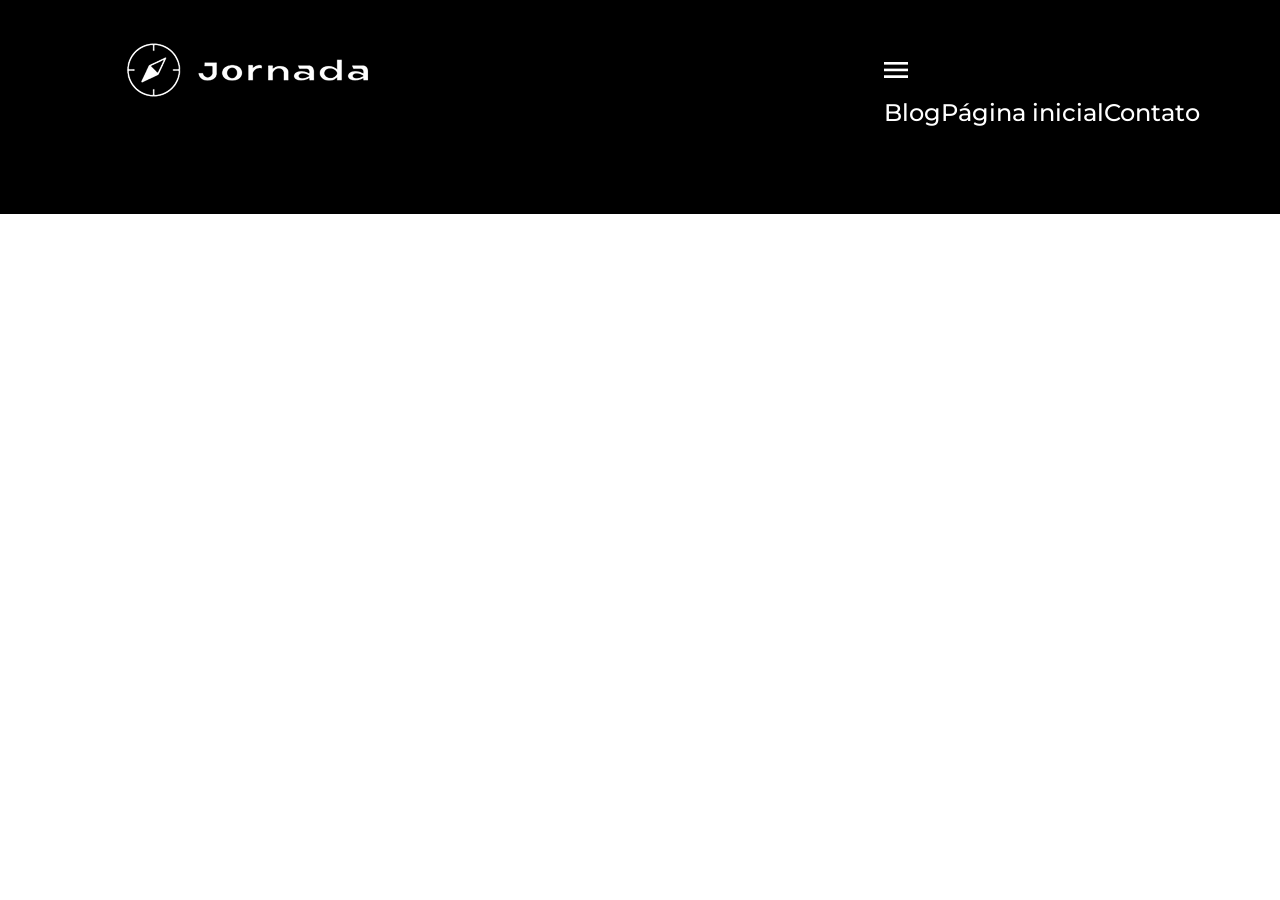
==== pacotes-de-viagens.html @ 9e367f43 "Merge pull request #12 from Lia-batata/feat/seo Feat/seo" ====
<!doctype html>
<html lang="pt-BR">
  <head>
    <meta content="" charset="UTF-8" />
    <meta
      content=""
      name="viewport"
      content="width=device-width, initial-scale=1.0"
    />
    <meta name="og:title" content="Pacotes de Viagens" />
    <meta
      name="og:description"
      content="Jornada Viagens, uma agência apaixonada por criar viagens inesquecíveis"
    />
    <meta
      name="og:image"
      content="https://Lia-batata.github.io/jornada-viagens/img/logo-footer.png"
    />
    <meta name="og:type" content="website" />
    <meta
      name="og:url"
      content="https://Lia-batata.github.io/jornada-viagens"
    />

    <link rel="icon" href="favicon.svg" type="image/svg+xml" />
    <link rel="stylesheet" href="./css/style.css" />
    <title>Pacotes de Viagens</title>
  </head>
  <body>
    <header class="main-header">
      <a class="logo" href="#">
        <img
          class="img-mobile"
          src="img/bussola-jornada-branco.png"
          alt="Bussola do logo Jornada Viagens na cor branco"
        />
        <img
          class="img-desktop"
          src="img/bussola-texto-jornada-branco.png"
          alt="Logo Jornada Viagens na cor branco"
        />
      </a>
      <div class="navigation-menu">
        <label for="menu">
          <img src="img/menu.png" alt="menu" />
        </label>
        <input type="checkbox" id="menu" hidden />
        <img src="img/menu.png" alt="menu" />
        <nav>
          <ul class="list-links">
            <li>
              <a href="blog.html" target="_blank" title="Acessar Blog">Blog</a>
            </li>
            <li>
              <a
                href="pacotes.html"
                target="_blank"
                title="Acessar Página inicial"
                >Página inicial</a
              >
            </li>
            <li>
              <a href="contato.html" target="_blank" title="Acessar Contato"
                >Contato</a
              >
            </li>
          </ul>
        </nav>
      </div>
    </header>
  </body>
</html>
---- css/style.css ----
@import url(global.css);
@import url(header.css);
@import url(hero.css);
@import url(offers.css);
@import url(categories.css);
@import url(destinations.css);
@import url(payments.css);
@import url(testimonials.css);
@import url(footer.css);
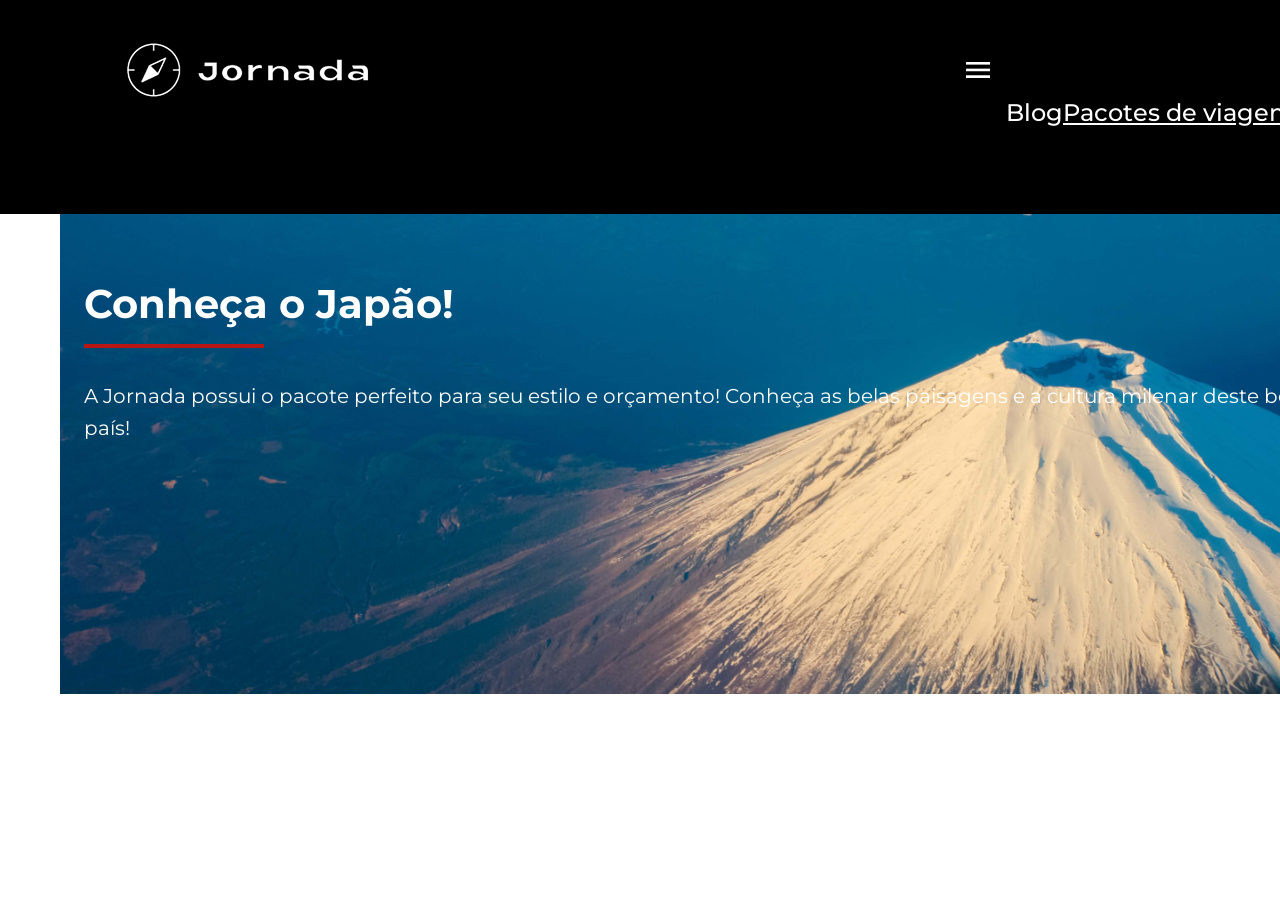
==== commit 1f31d966: "Ajustanto as páginas" ====
--- a/pacotes-de-viagens.html
+++ b/pacotes-de-viagens.html
@@ -28,7 +28,7 @@
   </head>
   <body>
     <header class="main-header">
-      <a class="logo" href="#">
+      <a href="index.html" class="logo" href="#">
         <img
           class="img-mobile"
           src="img/bussola-jornada-branco.png"
@@ -53,10 +53,12 @@
             </li>
             <li>
               <a
-                href="pacotes.html"
+                class="active"
+                href="pacotes-de-viagens.html"
                 target="_blank"
-                title="Acessar Página inicial"
-                >Página inicial</a
+                title="Acessar Pacotes de viagem"
+              >
+                Pacotes de viagem</a
               >
             </li>
             <li>
@@ -68,5 +70,17 @@
         </nav>
       </div>
     </header>
+    <section class="travel-packages hero">
+      <div class="hero-img">
+        <div class="hero-content">
+          <h1>Conheça o Japão!</h1>
+          <hr />
+          <p>
+            A Jornada possui o pacote perfeito para seu estilo e orçamento!
+            Conheça as belas paisagens e a cultura milenar deste belo país!
+          </p>
+        </div>
+      </div>
+    </section>
   </body>
 </html>
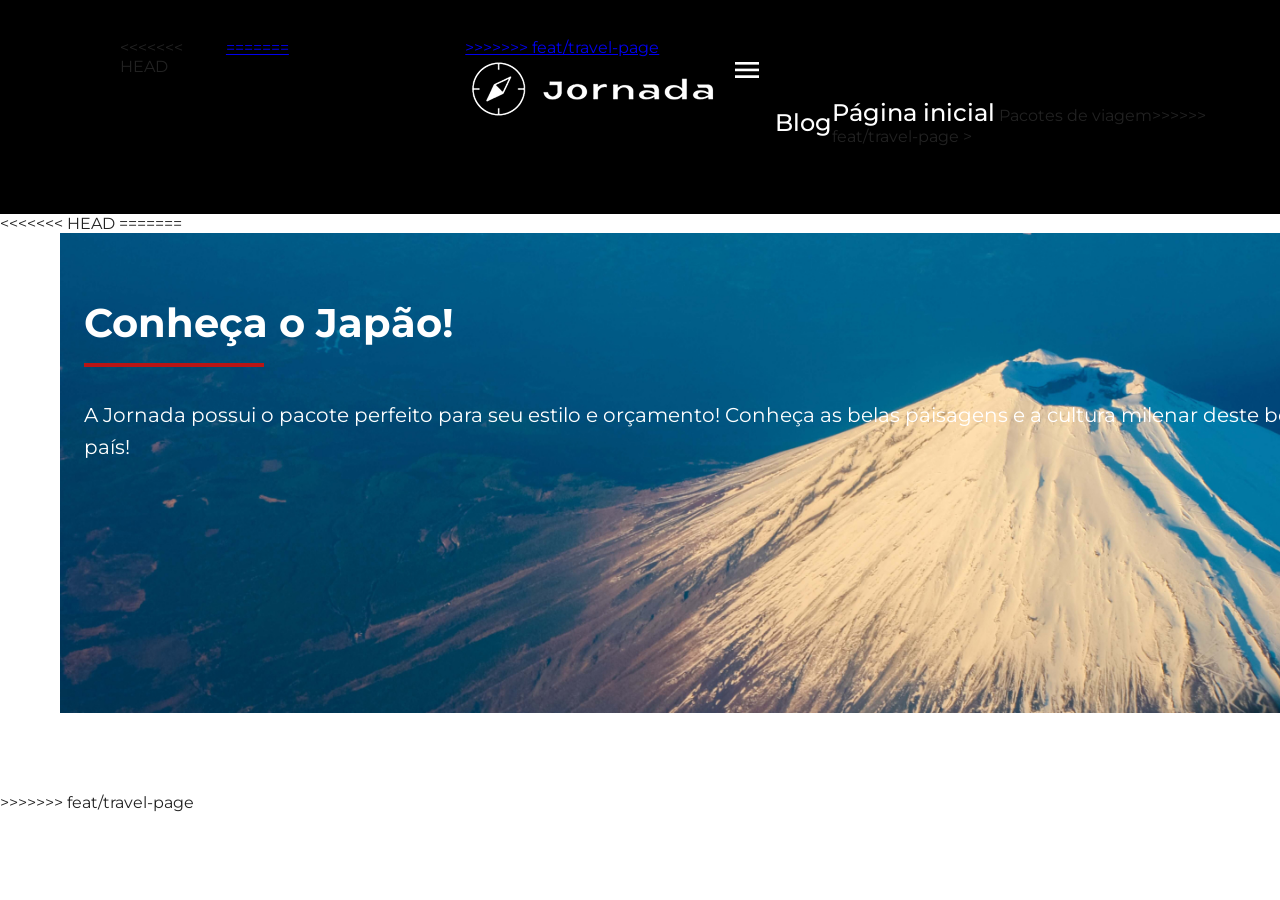
==== commit 817509f8: "Resolve conflito do merge da feature" ====
--- a/pacotes-de-viagens.html
+++ b/pacotes-de-viagens.html
@@ -28,7 +28,11 @@
   </head>
   <body>
     <header class="main-header">
+<<<<<<< HEAD
+      <a class="logo" href="#">
+=======
       <a href="index.html" class="logo" href="#">
+>>>>>>> feat/travel-page
         <img
           class="img-mobile"
           src="img/bussola-jornada-branco.png"
@@ -53,12 +57,19 @@
             </li>
             <li>
               <a
+<<<<<<< HEAD
+                href="pacotes.html"
+                target="_blank"
+                title="Acessar Página inicial"
+                >Página inicial</a
+=======
                 class="active"
                 href="pacotes-de-viagens.html"
                 target="_blank"
                 title="Acessar Pacotes de viagem"
               >
                 Pacotes de viagem</a
+>>>>>>> feat/travel-page
               >
             </li>
             <li>
@@ -70,6 +81,8 @@
         </nav>
       </div>
     </header>
+<<<<<<< HEAD
+=======
     <section class="travel-packages hero">
       <div class="hero-img">
         <div class="hero-content">
@@ -82,5 +95,6 @@
         </div>
       </div>
     </section>
+>>>>>>> feat/travel-page
   </body>
 </html>
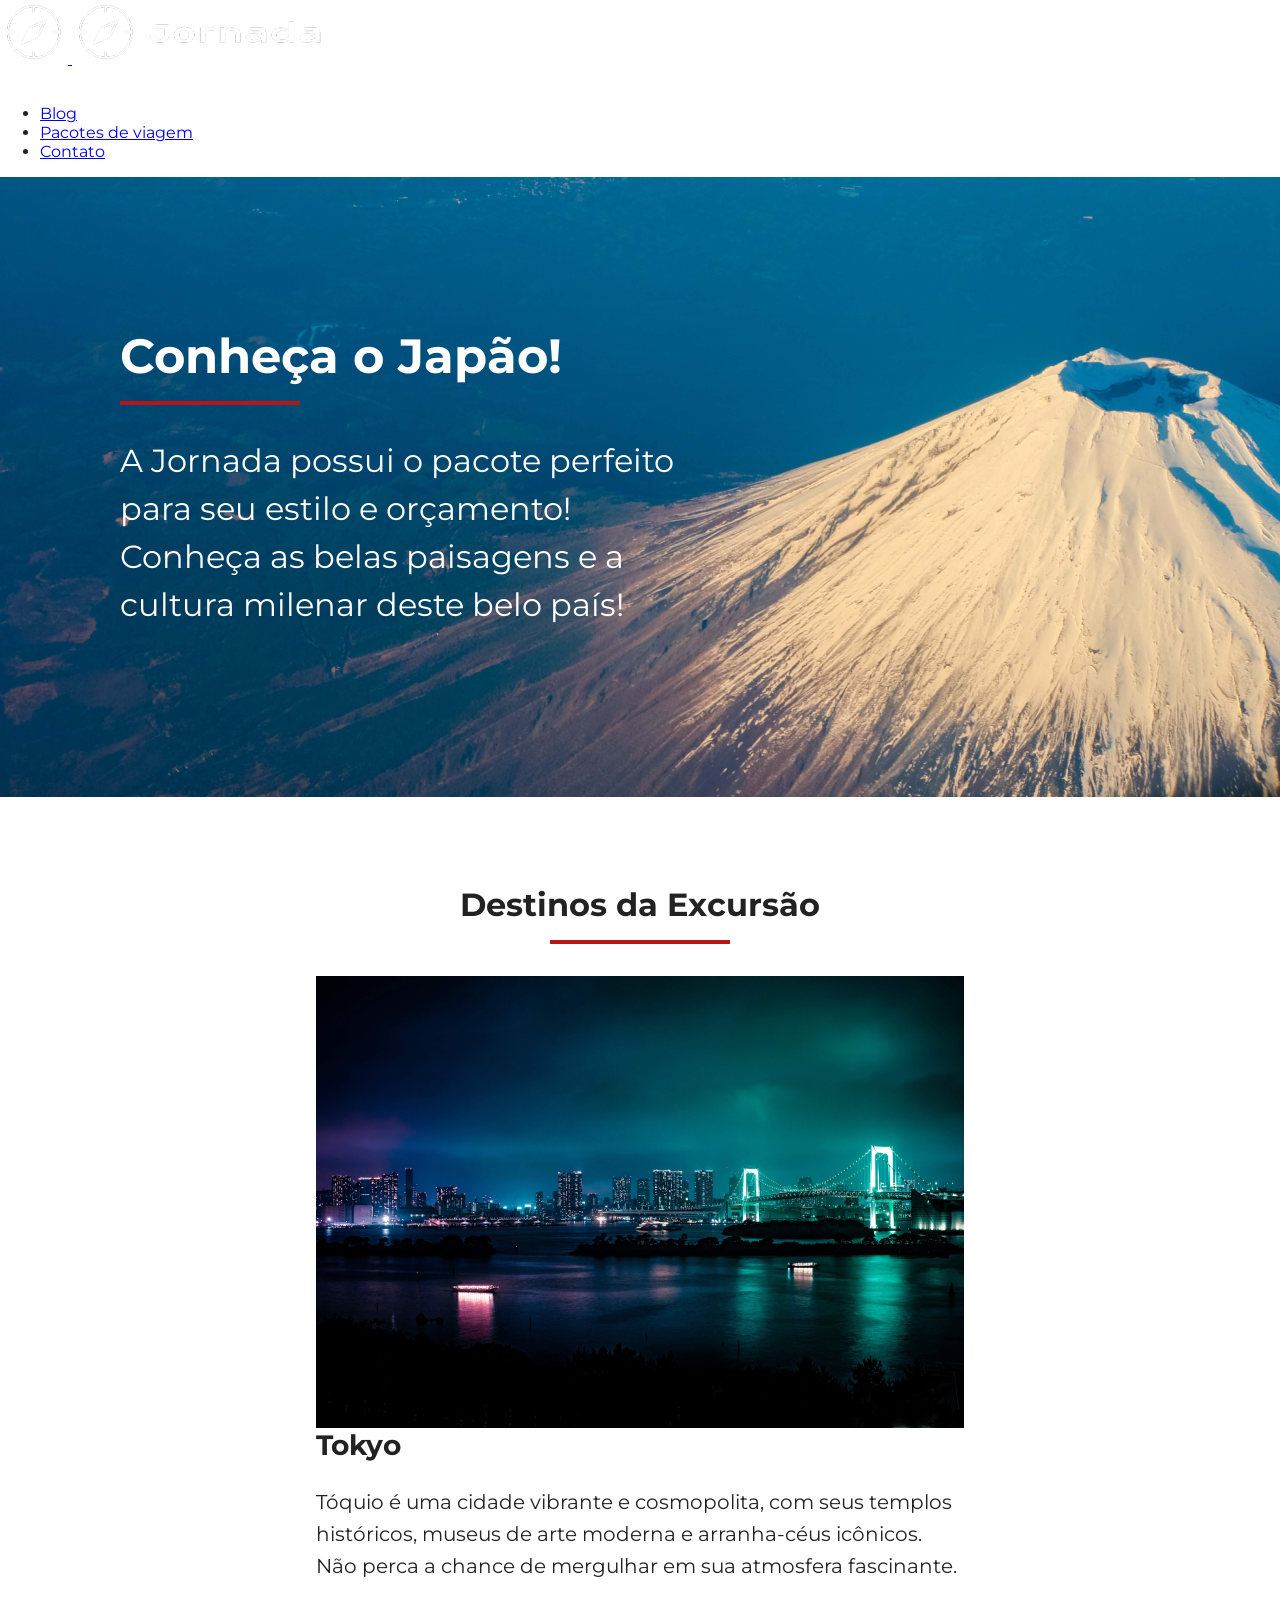
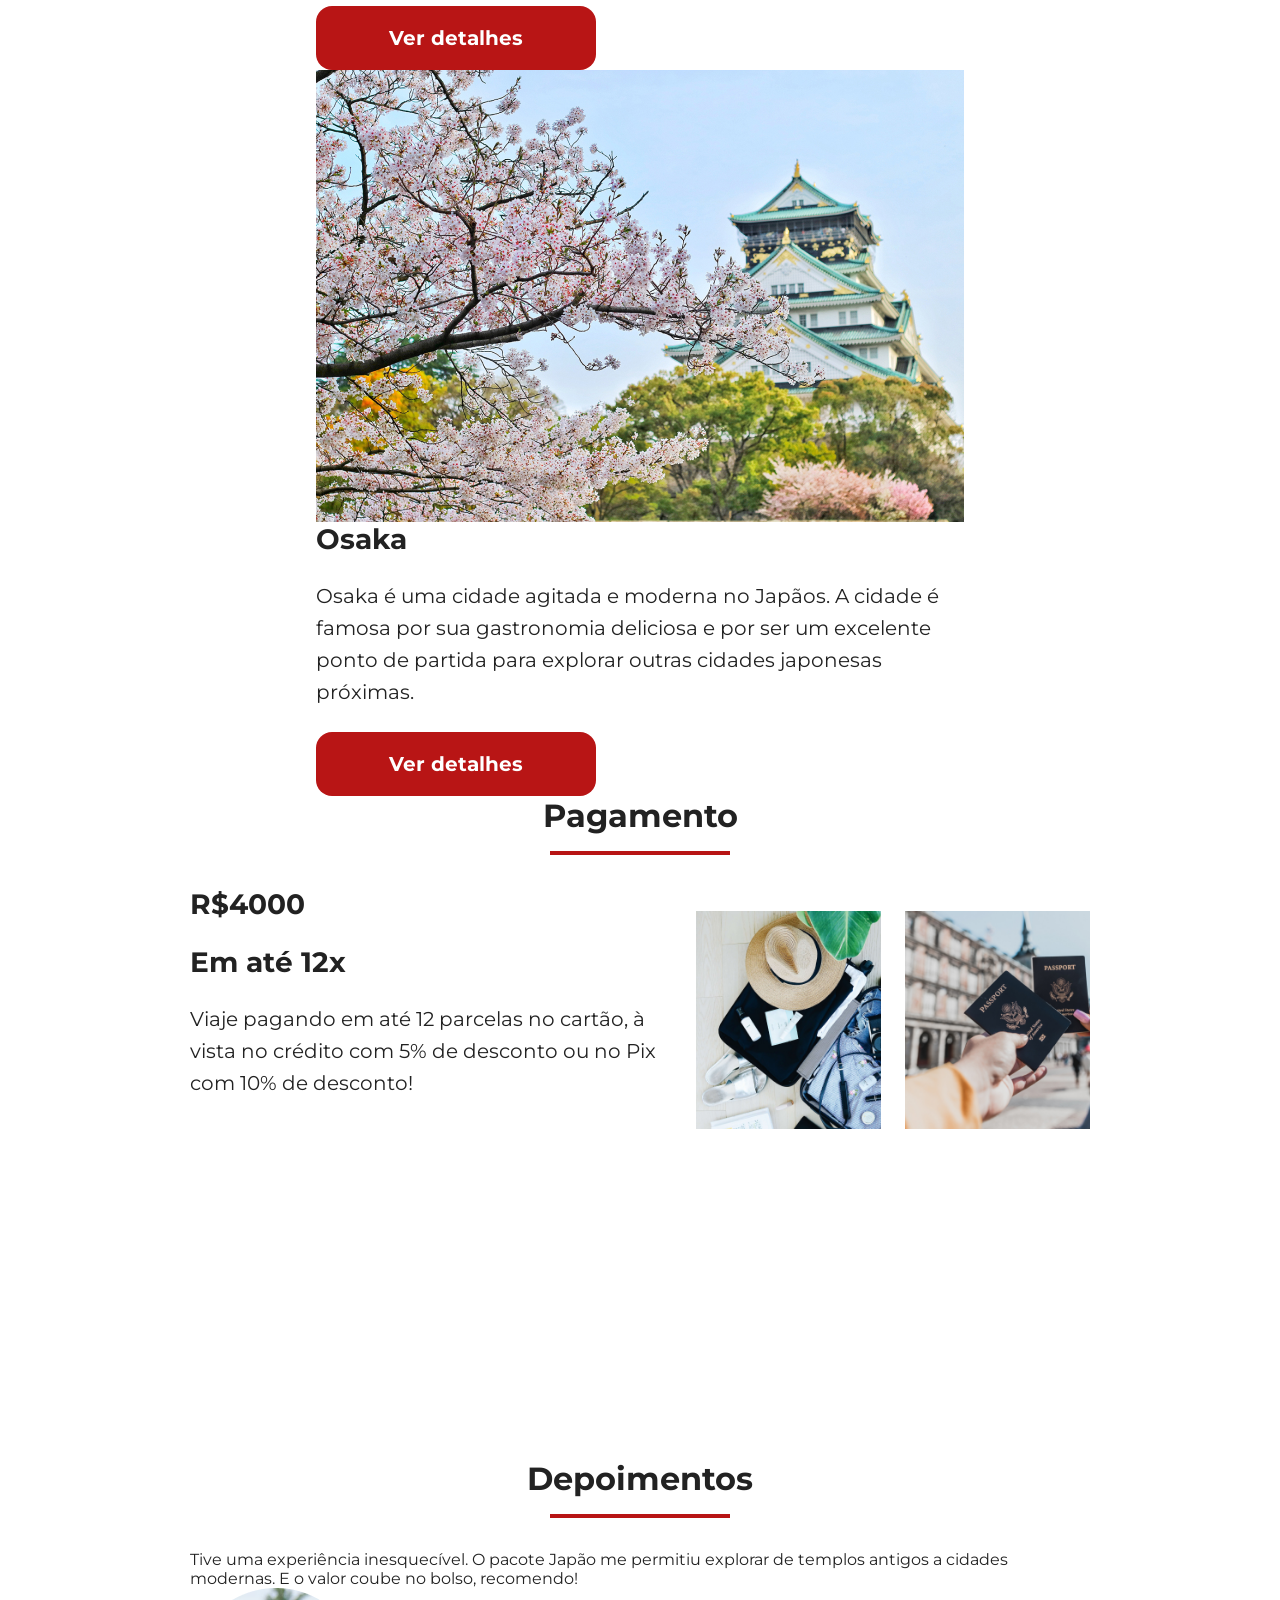
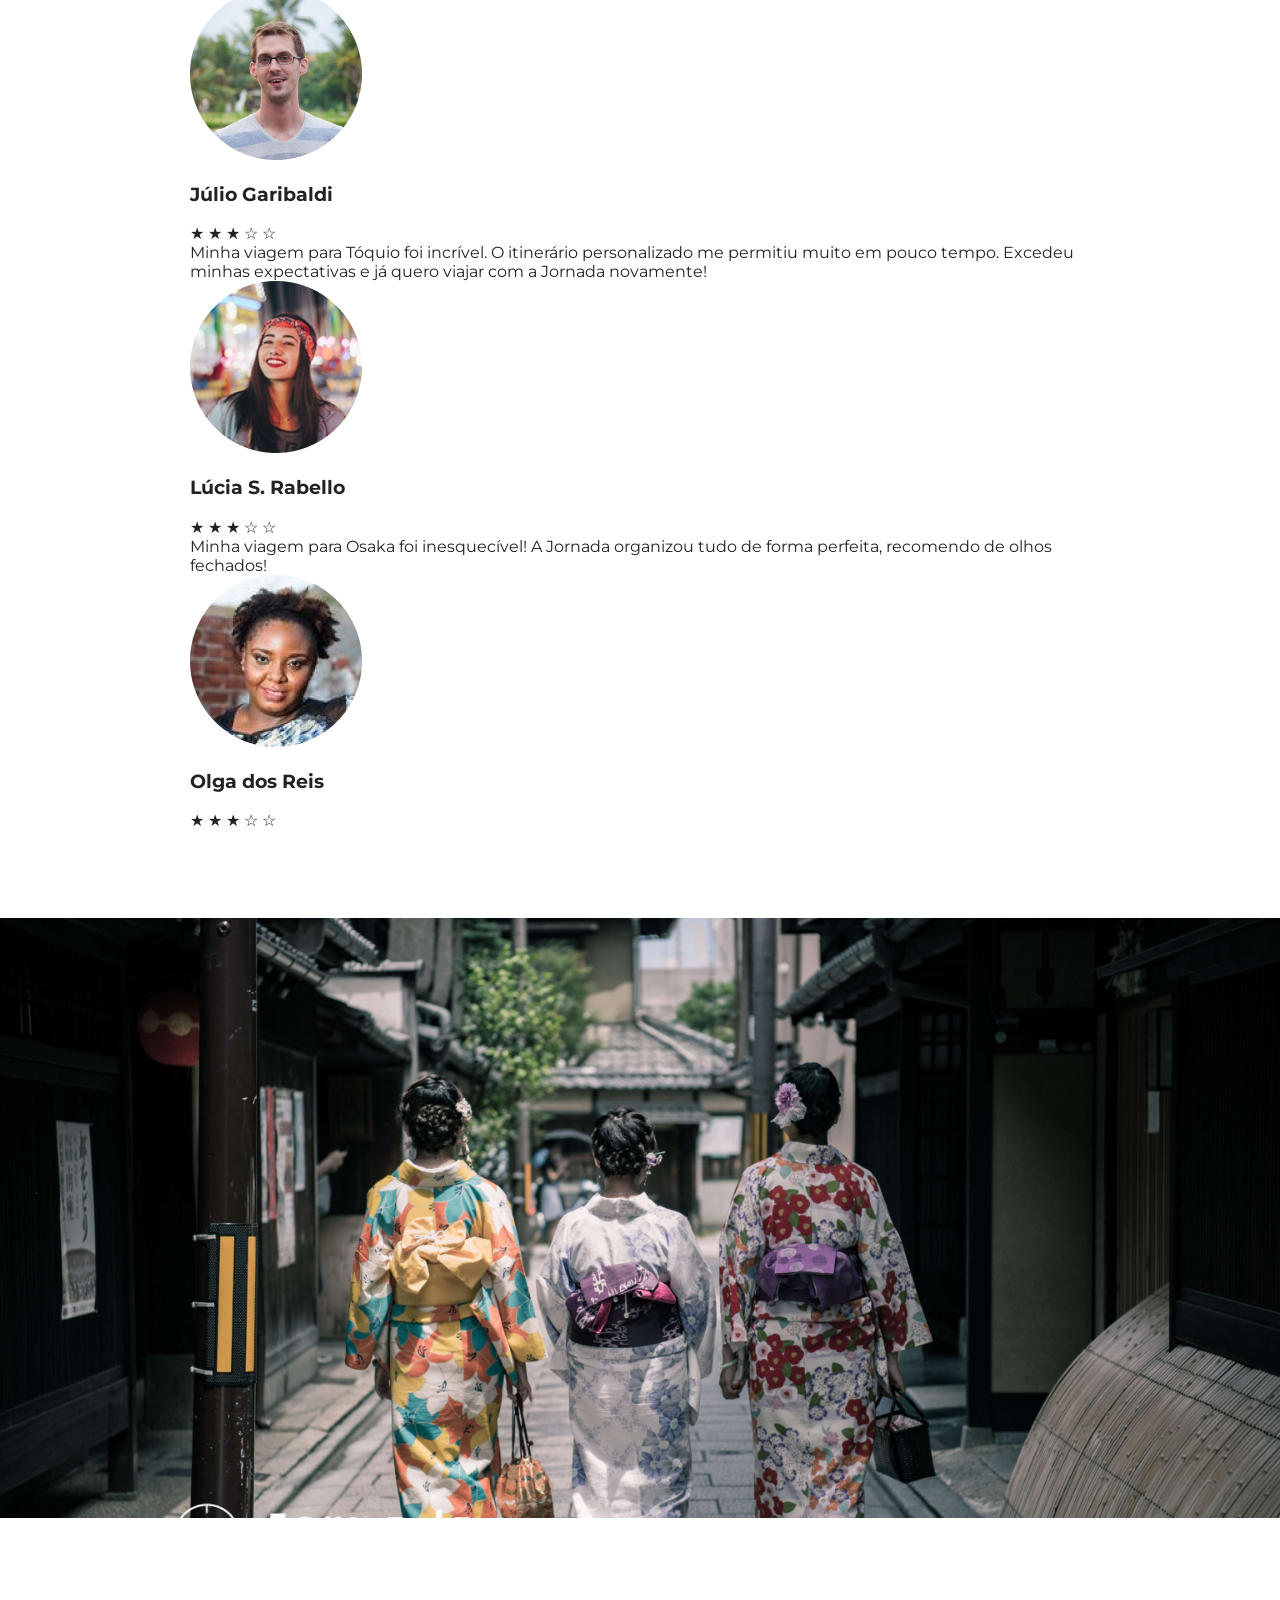
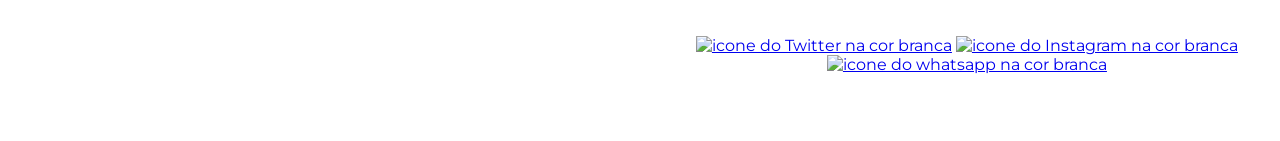
==== commit 24ee15b8: "Ajustes finais do Header e Hero" ====
--- a/pacotes-de-viagens.html
+++ b/pacotes-de-viagens.html
@@ -1,16 +1,17 @@
 <!doctype html>
 <html lang="pt-BR">
   <head>
-    <meta content="" charset="UTF-8" />
-    <meta
-      content=""
-      name="viewport"
-      content="width=device-width, initial-scale=1.0"
-    />
-    <meta name="og:title" content="Pacotes de Viagens" />
+    <meta charset="UTF-8" />
+    <meta name="viewport" content="width=device-width, initial-scale=1.0" />
+    <meta
+      name="description"
+      content="Jornada Viagens,uma agência apaixonada por criar viagens inesquecíveis"
+    />
+
+    <meta name="og:title" content="Jornada Viagens" />
     <meta
       name="og:description"
-      content="Jornada Viagens, uma agência apaixonada por criar viagens inesquecíveis"
+      content="Jornada Viagens,uma agência apaixonada por criar viagens inesquecíveis"
     />
     <meta
       name="og:image"
@@ -22,26 +23,23 @@
       content="https://Lia-batata.github.io/jornada-viagens"
     />
 
-    <link rel="icon" href="favicon.svg" type="image/svg+xml" />
+    <link rel="icon" href="favico.svg" type="xml/svg" />
     <link rel="stylesheet" href="./css/style.css" />
-    <title>Pacotes de Viagens</title>
+
+    <title>Jornada Viagens</title>
   </head>
   <body>
     <header class="main-header">
-<<<<<<< HEAD
-      <a class="logo" href="#">
-=======
-      <a href="index.html" class="logo" href="#">
->>>>>>> feat/travel-page
+      <a class="logo" href="index.html" title="voltar para a página inicial">
         <img
           class="img-mobile"
           src="img/bussola-jornada-branco.png"
-          alt="Bussola do logo Jornada Viagens na cor branco"
+          alt="Bussola do logo Jornada Viagens na cor branca"
         />
         <img
           class="img-desktop"
           src="img/bussola-texto-jornada-branco.png"
-          alt="Logo Jornada Viagens na cor branco"
+          alt="Logo Jornada Viagens na cor branca"
         />
       </a>
       <div class="navigation-menu">
@@ -49,7 +47,6 @@
           <img src="img/menu.png" alt="menu" />
         </label>
         <input type="checkbox" id="menu" hidden />
-        <img src="img/menu.png" alt="menu" />
         <nav>
           <ul class="list-links">
             <li>
@@ -57,19 +54,11 @@
             </li>
             <li>
               <a
-<<<<<<< HEAD
-                href="pacotes.html"
-                target="_blank"
-                title="Acessar Página inicial"
-                >Página inicial</a
-=======
                 class="active"
                 href="pacotes-de-viagens.html"
                 target="_blank"
                 title="Acessar Pacotes de viagem"
-              >
-                Pacotes de viagem</a
->>>>>>> feat/travel-page
+                >Pacotes de viagem</a
               >
             </li>
             <li>
@@ -81,8 +70,6 @@
         </nav>
       </div>
     </header>
-<<<<<<< HEAD
-=======
     <section class="travel-packages hero">
       <div class="hero-img">
         <div class="hero-content">
@@ -95,6 +82,192 @@
         </div>
       </div>
     </section>
->>>>>>> feat/travel-page
+
+    <section class="travel-packages destinations">
+      <div class="section-title">
+        <h2>Destinos da Excursão</h2>
+        <hr />
+      </div>
+      <div class="destination-items">
+        <article class="item tokyo">
+          <header>
+            <div class="img-item"></div>
+            <h3 class="content-title">Tokyo</h3>
+          </header>
+          <p class="content-text">
+            Tóquio é uma cidade vibrante e cosmopolita, com seus templos
+            históricos, museus de arte moderna e arranha-céus icônicos. Não
+            perca a chance de mergulhar em sua atmosfera fascinante.
+          </p>
+          <footer>
+            <a
+              href="#"
+              class="button"
+              target="_blank"
+              title="Veja mais detalhes do destino Tokyo"
+              >Ver detalhes</a
+            >
+          </footer>
+        </article>
+        <article class="item osaka">
+          <header>
+            <div class="img-item"></div>
+            <h3 class="content-title">Osaka</h3>
+          </header>
+          <p class="content-text">
+            Osaka é uma cidade agitada e moderna no Japãos. A cidade é famosa
+            por sua gastronomia deliciosa e por ser um excelente ponto de
+            partida para explorar outras cidades japonesas próximas.
+          </p>
+          <footer>
+            <a
+              href="#"
+              class="button"
+              target="_blank"
+              title="Veja mais detalhes do destino Osaka"
+              >Ver detalhes</a
+            >
+          </footer>
+        </article>
+      </div>
+    </section>
+    <section class="travel-packages payments">
+      <div class="section-title">
+        <h2>Pagamento</h2>
+        <hr />
+      </div>
+      <div class="content-container">
+        <div class="text-content">
+          <h3 class="content-title">R$4000</h3>
+          <h3 class="content-title">Em até 12x</h3>
+
+          <p class="content-text">
+            Viaje pagando em até 12 parcelas no cartão, à vista no crédito com
+            5% de desconto ou no Pix com 10% de desconto!
+          </p>
+        </div>
+        <div class="image-gallery">
+          <div class="image first"></div>
+          <div class="image second"></div>
+          <div class="image thirdy colspan-2"></div>
+        </div>
+      </div>
+    </section>
+    <section class="testimonials">
+      <div class="section-title">
+        <h2>Depoimentos</h2>
+        <hr />
+      </div>
+      <div class="testimonial-container">
+        <article>
+          <header>
+            <p>
+              Tive uma experiência inesquecível. O pacote Japão me permitiu
+              explorar de templos antigos a cidades modernas. E o valor coube no
+              bolso, recomendo!
+            </p>
+          </header>
+          <footer>
+            <img
+              src="img/travel-packages/avatar-julio.png"
+              alt="imagem de perfil do cliente Júlio Garibaldi"
+            />
+            <div class="profile-content">
+              <h3>Júlio Garibaldi</h3>
+              <div class="rating">
+                <span class="star">★</span>
+                <span class="star">★</span>
+                <span class="star">★</span>
+                <span class="star">☆</span>
+                <span class="star">☆</span>
+              </div>
+            </div>
+          </footer>
+        </article>
+        <article>
+          <header>
+            <p>
+              Minha viagem para Tóquio foi incrível. O itinerário personalizado
+              me permitiu muito em pouco tempo. Excedeu minhas expectativas e já
+              quero viajar com a Jornada novamente!
+            </p>
+          </header>
+          <footer>
+            <img
+              src="img/travel-packages/avatar-lucia.png"
+              alt="imagem de perfil da cliente Lúcia S. Rabello"
+            />
+            <div class="profile-content">
+              <h3>Lúcia S. Rabello</h3>
+              <div class="rating">
+                <span class="star">★</span>
+                <span class="star">★</span>
+                <span class="star">★</span>
+                <span class="star">☆</span>
+                <span class="star">☆</span>
+              </div>
+            </div>
+          </footer>
+        </article>
+        <article>
+          <header>
+            <p>
+              Minha viagem para Osaka foi inesquecível! A Jornada organizou tudo
+              de forma perfeita, recomendo de olhos fechados!
+            </p>
+          </header>
+          <footer>
+            <img
+              src="img/travel-packages/avatar-olga.png"
+              alt="imagem de perfil da cliente Olga dos Reis"
+            />
+            <div class="profile-content">
+              <h3>Olga dos Reis</h3>
+              <div class="rating">
+                <span class="star">★</span>
+                <span class="star">★</span>
+                <span class="star">★</span>
+                <span class="star">☆</span>
+                <span class="star">☆</span>
+              </div>
+            </div>
+          </footer>
+        </article>
+      </div>
+    </section>
+    <section class="travel-packages bottom-hero">
+      <div class="hero-img"></div>
+    </section>
+    <footer class="main-footer">
+      <div class="footer-content">
+        <img src="img/logo-footer.png" alt="logo completo Jornada Viagens" />
+        <p>Horário de atendimento: 08h - 20h (Segunda a Sábado)</p>
+        <p>Desenvolvido por Alura. Projeto fictício sem fins comerciais.</p>
+      </div>
+      <div class="footer-social">
+        <p>Acesse nossas redes:</p>
+
+        <a href="#" target="_blank" title="Acesse o Twitter do Jornada Viagens"
+          ><img
+            src="img/icone-twitter.svg"
+            alt="icone do Twitter na cor branca"
+        /></a>
+
+        <a
+          href="#"
+          target="_blank"
+          title="Acesse o Instagram do Jornada Viagens"
+          ><img
+            src="img/icone-instagram.svg"
+            alt="icone do Instagram na cor branca"
+        /></a>
+
+        <a href="#" target="_blank" title="Entre em contato através do whatsapp"
+          ><img
+            src="img/icone-whatsapp.svg"
+            alt="icone do whatsapp na cor branca"
+        /></a>
+      </div>
+    </footer>
   </body>
 </html>
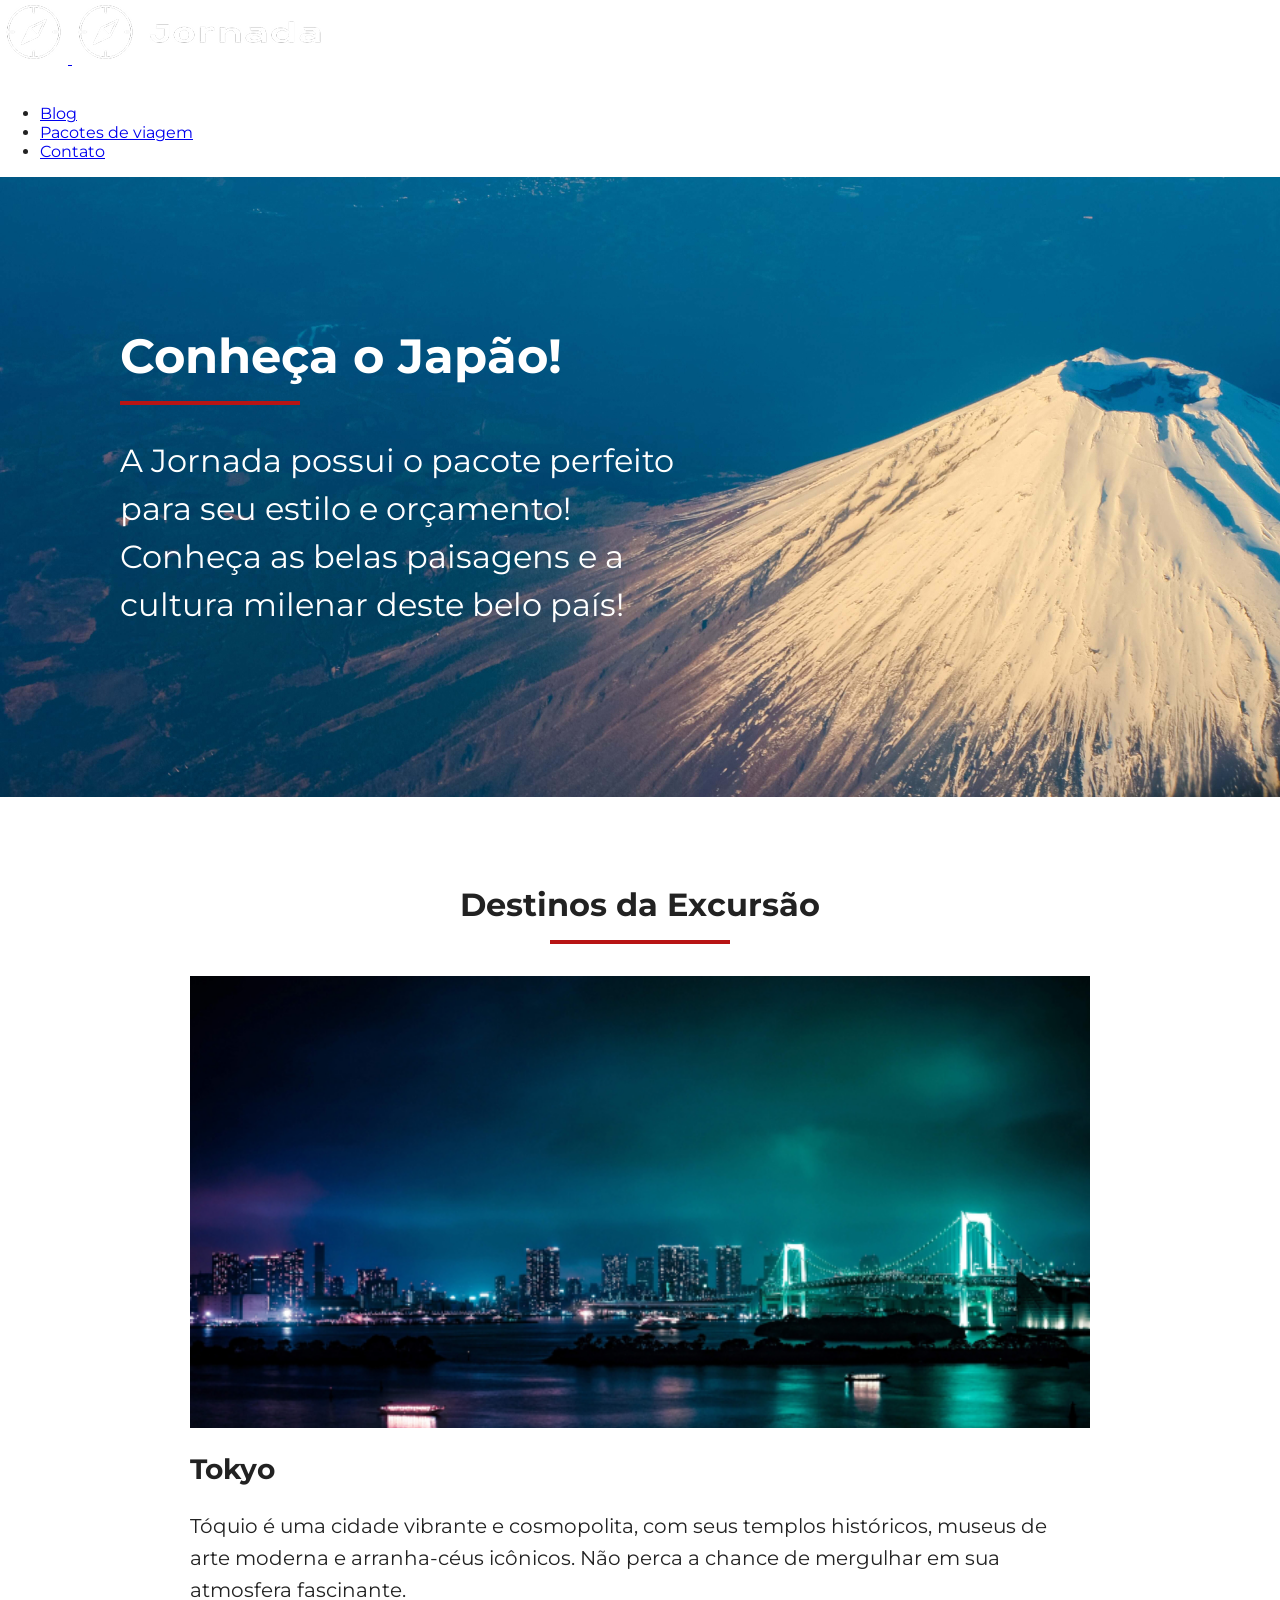
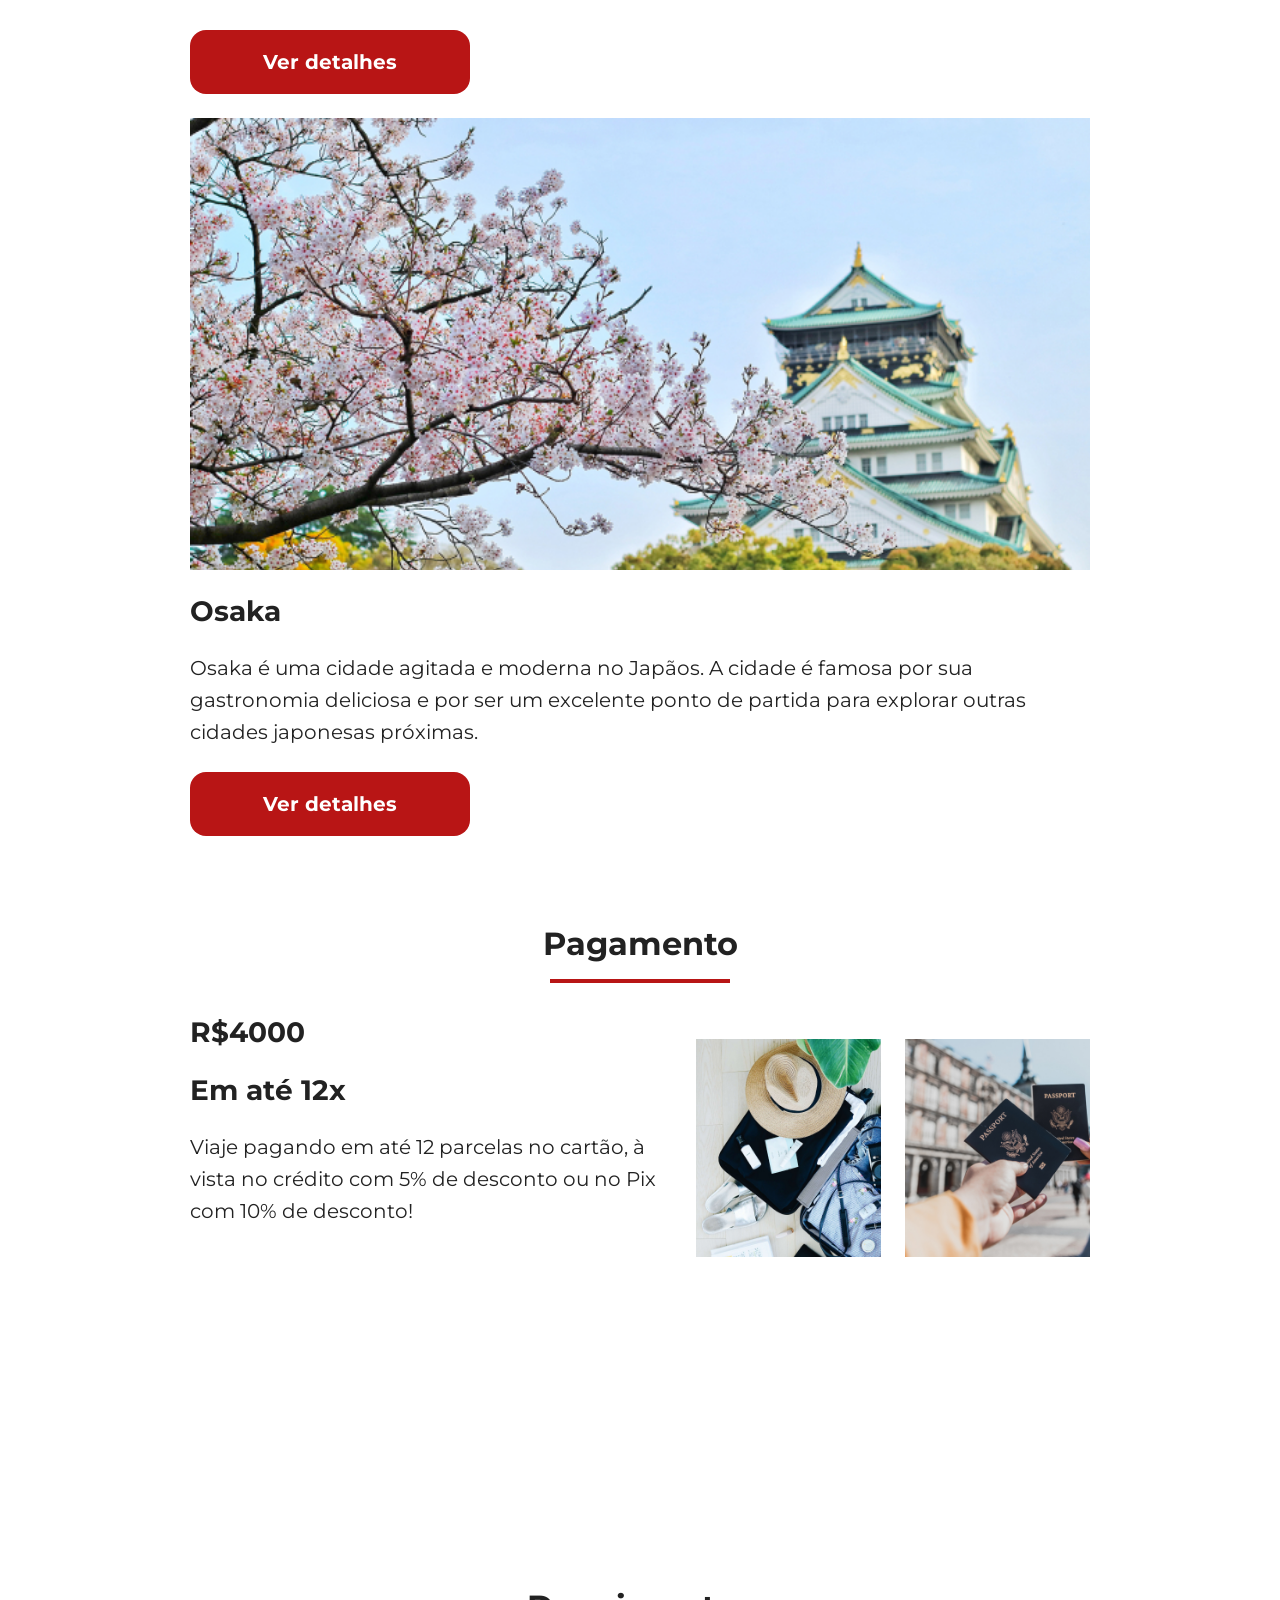
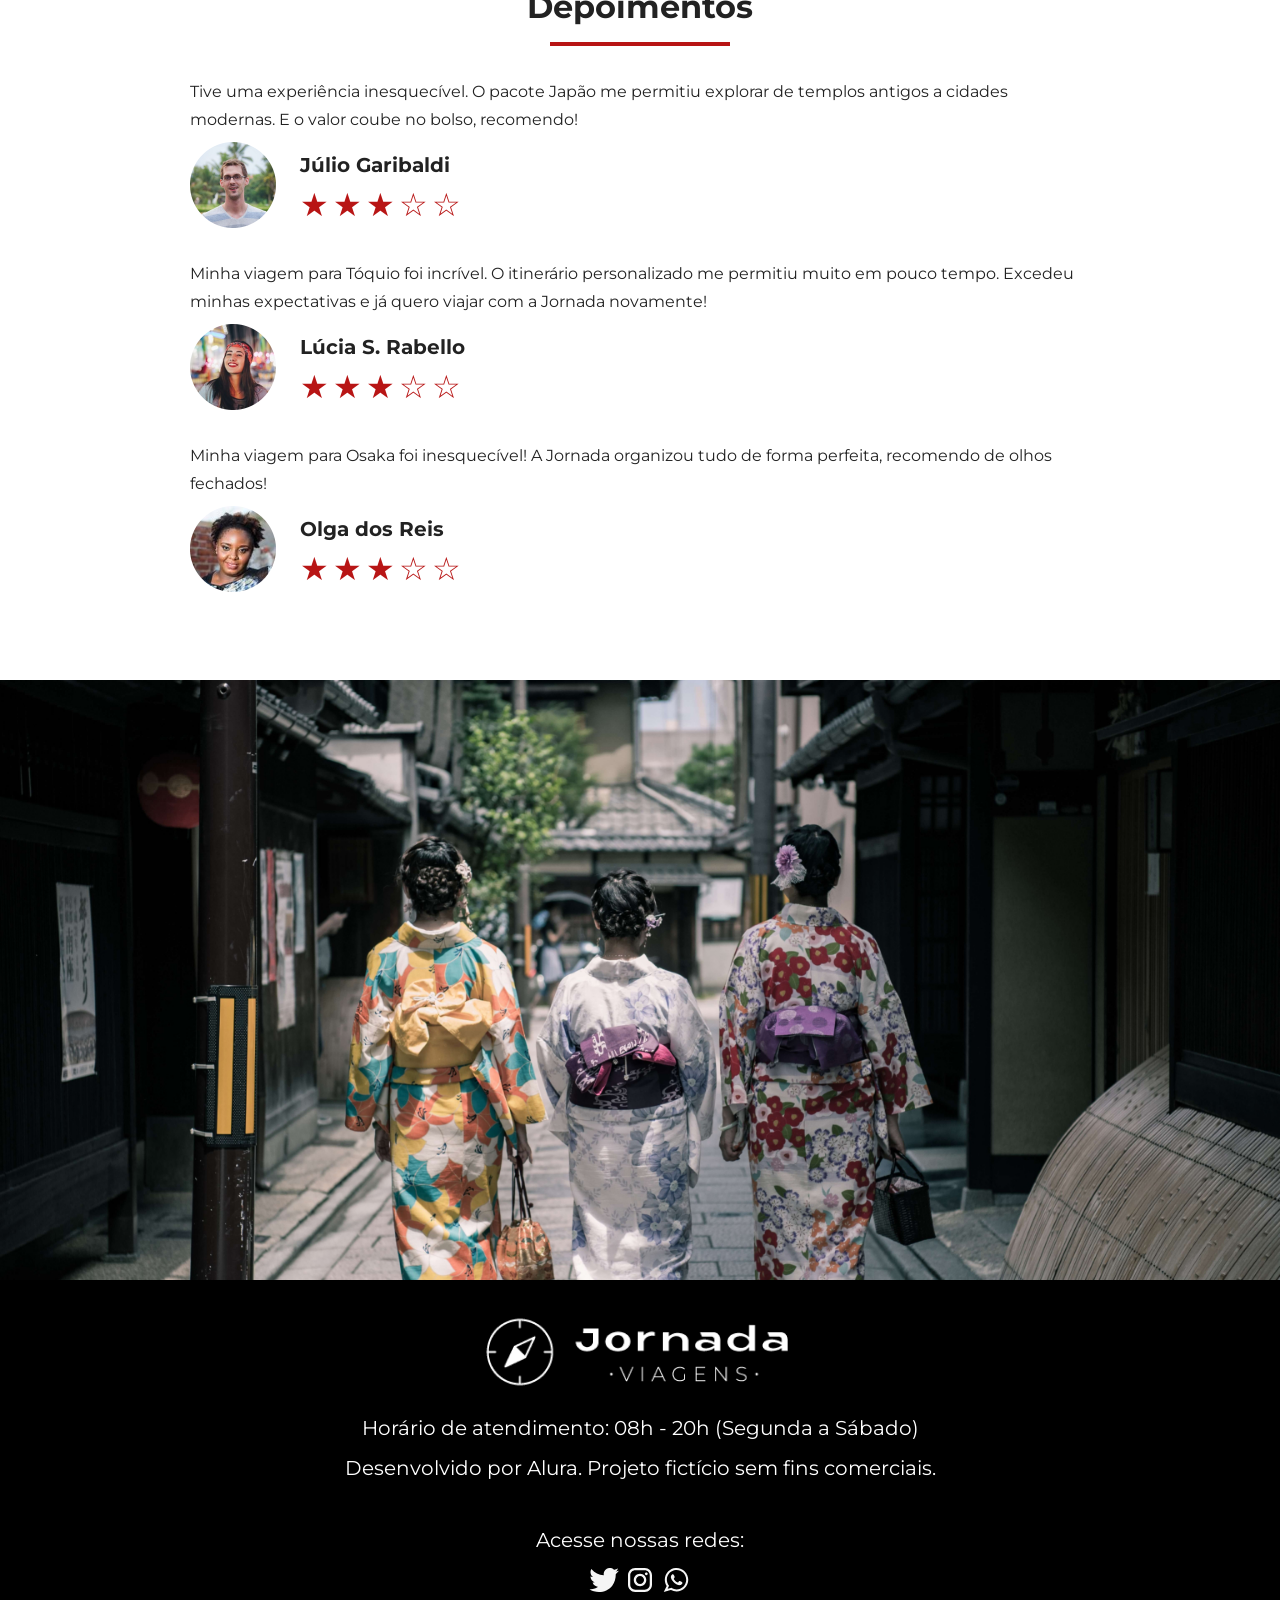
==== commit 90a2f25e: "Ajustes finais do Footer" ====
--- a/pacotes-de-viagens.html
+++ b/pacotes-de-viagens.html
@@ -248,9 +248,7 @@
         <p>Acesse nossas redes:</p>
 
         <a href="#" target="_blank" title="Acesse o Twitter do Jornada Viagens"
-          ><img
-            src="img/icone-twitter.svg"
-            alt="icone do Twitter na cor branca"
+          ><img src="img/icon-twitter.svg" alt="icone do Twitter na cor branca"
         /></a>
 
         <a
@@ -258,13 +256,13 @@
           target="_blank"
           title="Acesse o Instagram do Jornada Viagens"
           ><img
-            src="img/icone-instagram.svg"
+            src="img/icon-instagram.svg"
             alt="icone do Instagram na cor branca"
         /></a>
 
         <a href="#" target="_blank" title="Entre em contato através do whatsapp"
           ><img
-            src="img/icone-whatsapp.svg"
+            src="img/icon-whatsapp.svg"
             alt="icone do whatsapp na cor branca"
         /></a>
       </div>
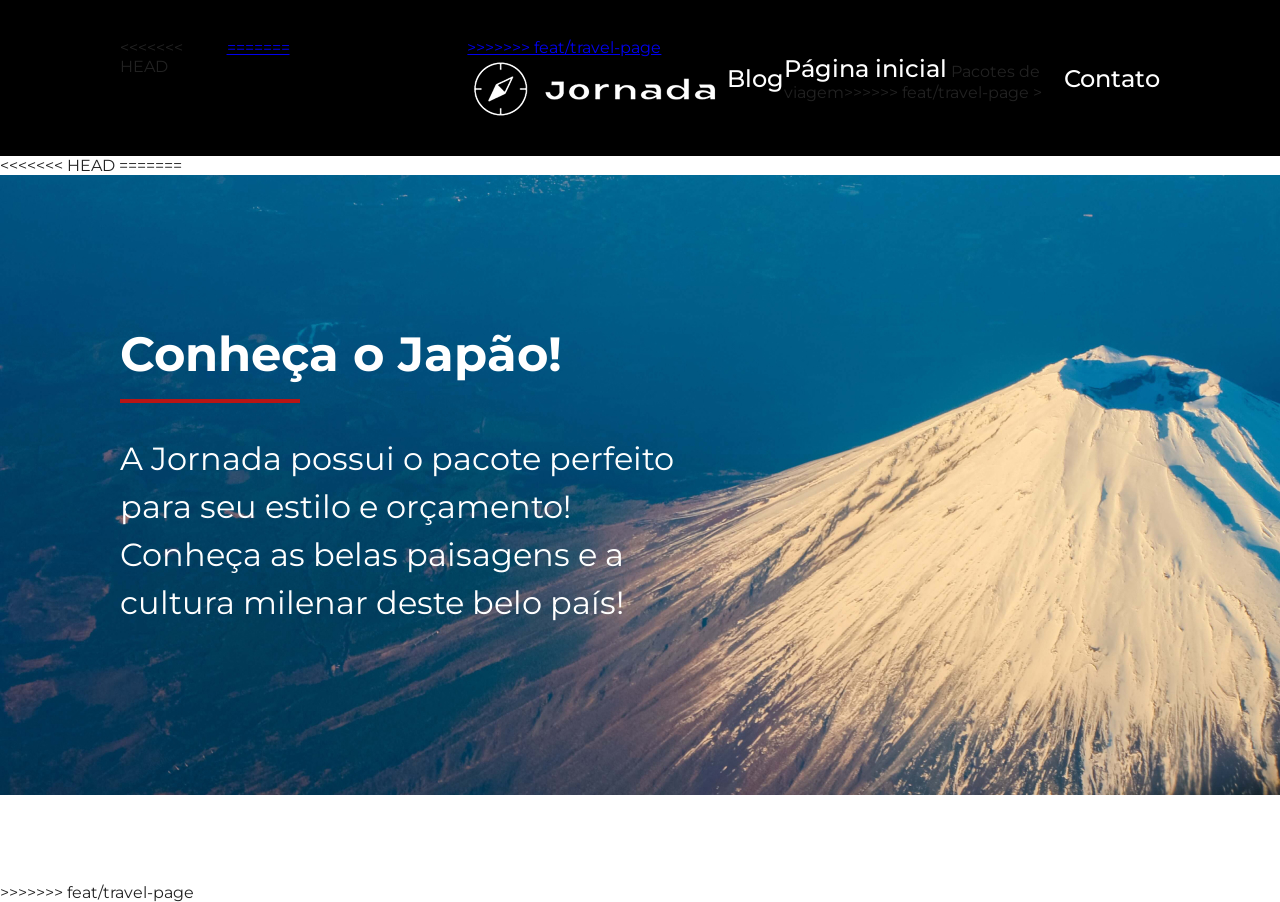
==== commit d979acc6: "Cria a estrutura da pagina Pacotes de viagens" ====
--- a/pacotes-de-viagens.html
+++ b/pacotes-de-viagens.html
@@ -30,7 +30,11 @@
   </head>
   <body>
     <header class="main-header">
-      <a class="logo" href="index.html" title="voltar para a página inicial">
+<<<<<<< HEAD
+      <a class="logo" href="#">
+=======
+      <a href="index.html" class="logo" href="#">
+>>>>>>> feat/travel-page
         <img
           class="img-mobile"
           src="img/bussola-jornada-branco.png"
@@ -54,11 +58,19 @@
             </li>
             <li>
               <a
+<<<<<<< HEAD
+                href="pacotes.html"
+                target="_blank"
+                title="Acessar Página inicial"
+                >Página inicial</a
+=======
                 class="active"
                 href="pacotes-de-viagens.html"
                 target="_blank"
                 title="Acessar Pacotes de viagem"
-                >Pacotes de viagem</a
+              >
+                Pacotes de viagem</a
+>>>>>>> feat/travel-page
               >
             </li>
             <li>
@@ -70,6 +82,8 @@
         </nav>
       </div>
     </header>
+<<<<<<< HEAD
+=======
     <section class="travel-packages hero">
       <div class="hero-img">
         <div class="hero-content">
@@ -82,190 +96,6 @@
         </div>
       </div>
     </section>
-
-    <section class="travel-packages destinations">
-      <div class="section-title">
-        <h2>Destinos da Excursão</h2>
-        <hr />
-      </div>
-      <div class="destination-items">
-        <article class="item tokyo">
-          <header>
-            <div class="img-item"></div>
-            <h3 class="content-title">Tokyo</h3>
-          </header>
-          <p class="content-text">
-            Tóquio é uma cidade vibrante e cosmopolita, com seus templos
-            históricos, museus de arte moderna e arranha-céus icônicos. Não
-            perca a chance de mergulhar em sua atmosfera fascinante.
-          </p>
-          <footer>
-            <a
-              href="#"
-              class="button"
-              target="_blank"
-              title="Veja mais detalhes do destino Tokyo"
-              >Ver detalhes</a
-            >
-          </footer>
-        </article>
-        <article class="item osaka">
-          <header>
-            <div class="img-item"></div>
-            <h3 class="content-title">Osaka</h3>
-          </header>
-          <p class="content-text">
-            Osaka é uma cidade agitada e moderna no Japãos. A cidade é famosa
-            por sua gastronomia deliciosa e por ser um excelente ponto de
-            partida para explorar outras cidades japonesas próximas.
-          </p>
-          <footer>
-            <a
-              href="#"
-              class="button"
-              target="_blank"
-              title="Veja mais detalhes do destino Osaka"
-              >Ver detalhes</a
-            >
-          </footer>
-        </article>
-      </div>
-    </section>
-    <section class="travel-packages payments">
-      <div class="section-title">
-        <h2>Pagamento</h2>
-        <hr />
-      </div>
-      <div class="content-container">
-        <div class="text-content">
-          <h3 class="content-title">R$4000</h3>
-          <h3 class="content-title">Em até 12x</h3>
-
-          <p class="content-text">
-            Viaje pagando em até 12 parcelas no cartão, à vista no crédito com
-            5% de desconto ou no Pix com 10% de desconto!
-          </p>
-        </div>
-        <div class="image-gallery">
-          <div class="image first"></div>
-          <div class="image second"></div>
-          <div class="image thirdy colspan-2"></div>
-        </div>
-      </div>
-    </section>
-    <section class="testimonials">
-      <div class="section-title">
-        <h2>Depoimentos</h2>
-        <hr />
-      </div>
-      <div class="testimonial-container">
-        <article>
-          <header>
-            <p>
-              Tive uma experiência inesquecível. O pacote Japão me permitiu
-              explorar de templos antigos a cidades modernas. E o valor coube no
-              bolso, recomendo!
-            </p>
-          </header>
-          <footer>
-            <img
-              src="img/travel-packages/avatar-julio.png"
-              alt="imagem de perfil do cliente Júlio Garibaldi"
-            />
-            <div class="profile-content">
-              <h3>Júlio Garibaldi</h3>
-              <div class="rating">
-                <span class="star">★</span>
-                <span class="star">★</span>
-                <span class="star">★</span>
-                <span class="star">☆</span>
-                <span class="star">☆</span>
-              </div>
-            </div>
-          </footer>
-        </article>
-        <article>
-          <header>
-            <p>
-              Minha viagem para Tóquio foi incrível. O itinerário personalizado
-              me permitiu muito em pouco tempo. Excedeu minhas expectativas e já
-              quero viajar com a Jornada novamente!
-            </p>
-          </header>
-          <footer>
-            <img
-              src="img/travel-packages/avatar-lucia.png"
-              alt="imagem de perfil da cliente Lúcia S. Rabello"
-            />
-            <div class="profile-content">
-              <h3>Lúcia S. Rabello</h3>
-              <div class="rating">
-                <span class="star">★</span>
-                <span class="star">★</span>
-                <span class="star">★</span>
-                <span class="star">☆</span>
-                <span class="star">☆</span>
-              </div>
-            </div>
-          </footer>
-        </article>
-        <article>
-          <header>
-            <p>
-              Minha viagem para Osaka foi inesquecível! A Jornada organizou tudo
-              de forma perfeita, recomendo de olhos fechados!
-            </p>
-          </header>
-          <footer>
-            <img
-              src="img/travel-packages/avatar-olga.png"
-              alt="imagem de perfil da cliente Olga dos Reis"
-            />
-            <div class="profile-content">
-              <h3>Olga dos Reis</h3>
-              <div class="rating">
-                <span class="star">★</span>
-                <span class="star">★</span>
-                <span class="star">★</span>
-                <span class="star">☆</span>
-                <span class="star">☆</span>
-              </div>
-            </div>
-          </footer>
-        </article>
-      </div>
-    </section>
-    <section class="travel-packages bottom-hero">
-      <div class="hero-img"></div>
-    </section>
-    <footer class="main-footer">
-      <div class="footer-content">
-        <img src="img/logo-footer.png" alt="logo completo Jornada Viagens" />
-        <p>Horário de atendimento: 08h - 20h (Segunda a Sábado)</p>
-        <p>Desenvolvido por Alura. Projeto fictício sem fins comerciais.</p>
-      </div>
-      <div class="footer-social">
-        <p>Acesse nossas redes:</p>
-
-        <a href="#" target="_blank" title="Acesse o Twitter do Jornada Viagens"
-          ><img src="img/icon-twitter.svg" alt="icone do Twitter na cor branca"
-        /></a>
-
-        <a
-          href="#"
-          target="_blank"
-          title="Acesse o Instagram do Jornada Viagens"
-          ><img
-            src="img/icon-instagram.svg"
-            alt="icone do Instagram na cor branca"
-        /></a>
-
-        <a href="#" target="_blank" title="Entre em contato através do whatsapp"
-          ><img
-            src="img/icon-whatsapp.svg"
-            alt="icone do whatsapp na cor branca"
-        /></a>
-      </div>
-    </footer>
+>>>>>>> feat/travel-page
   </body>
 </html>
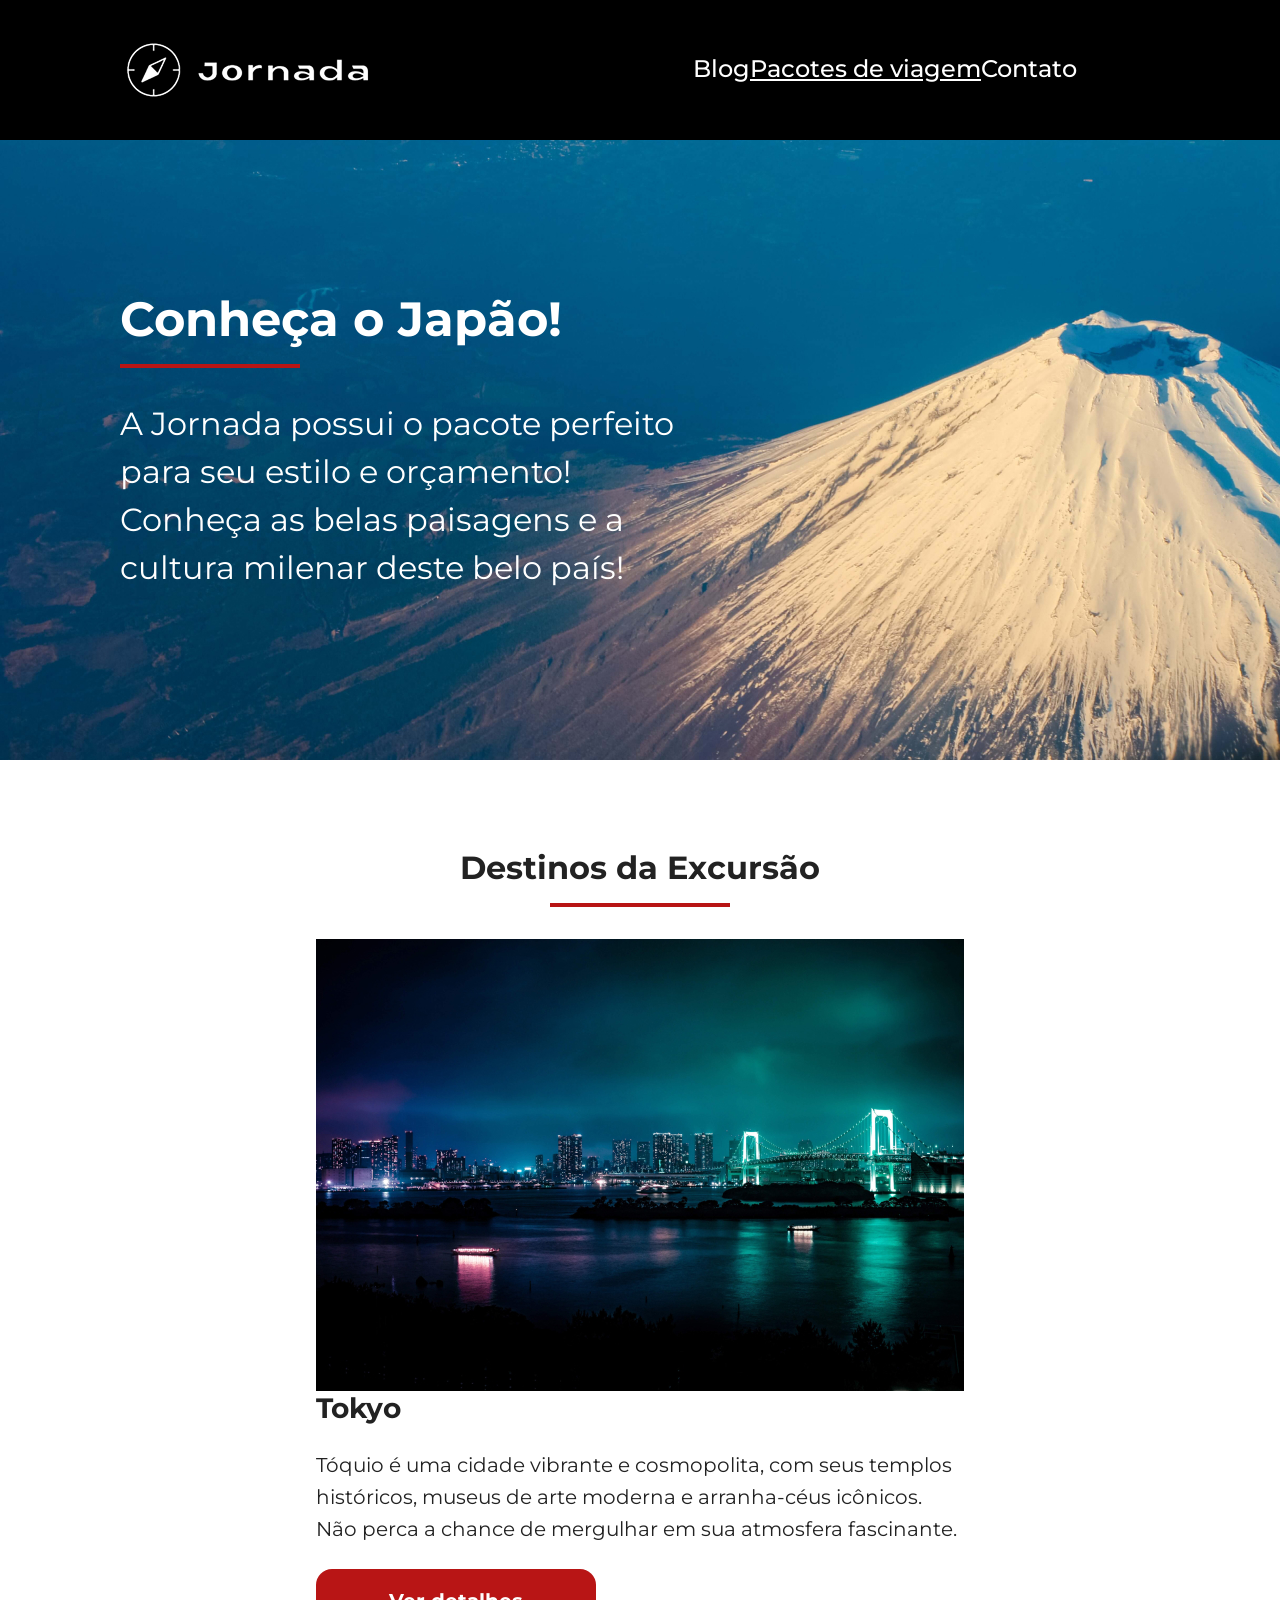
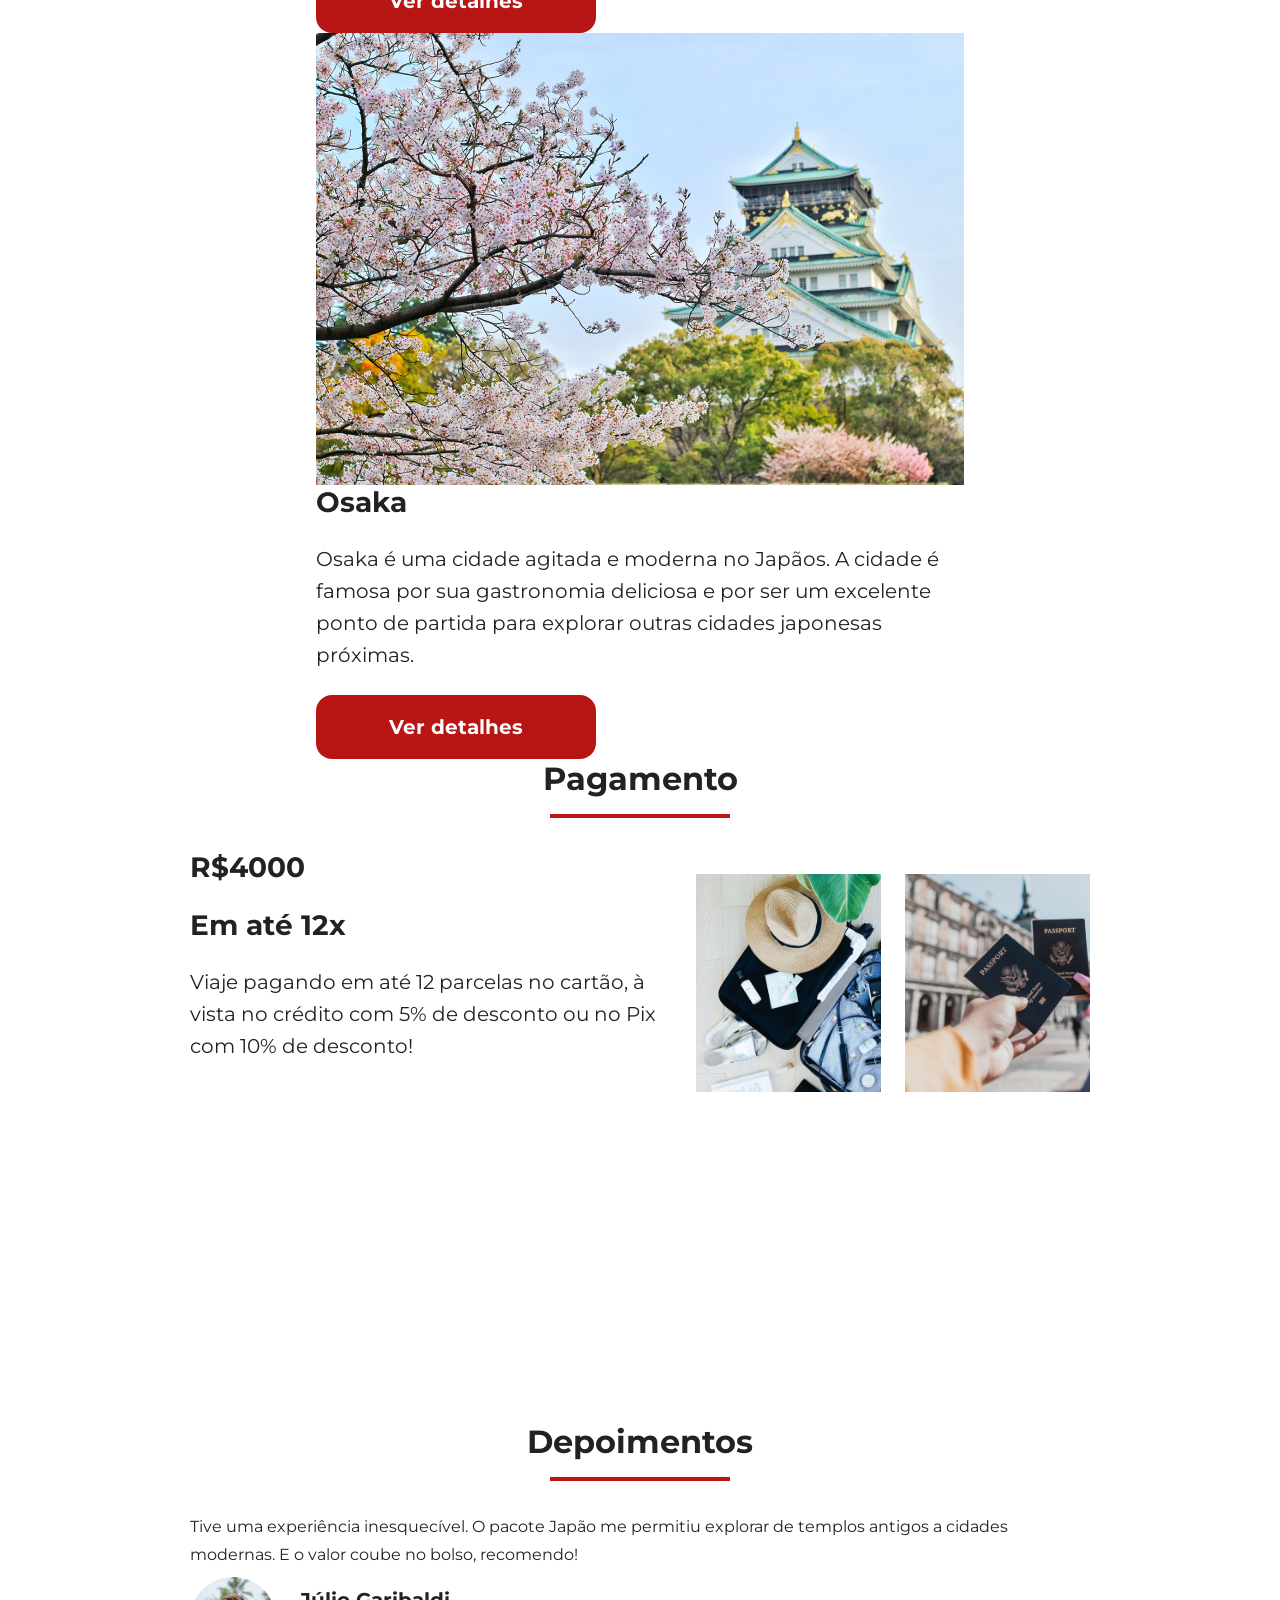
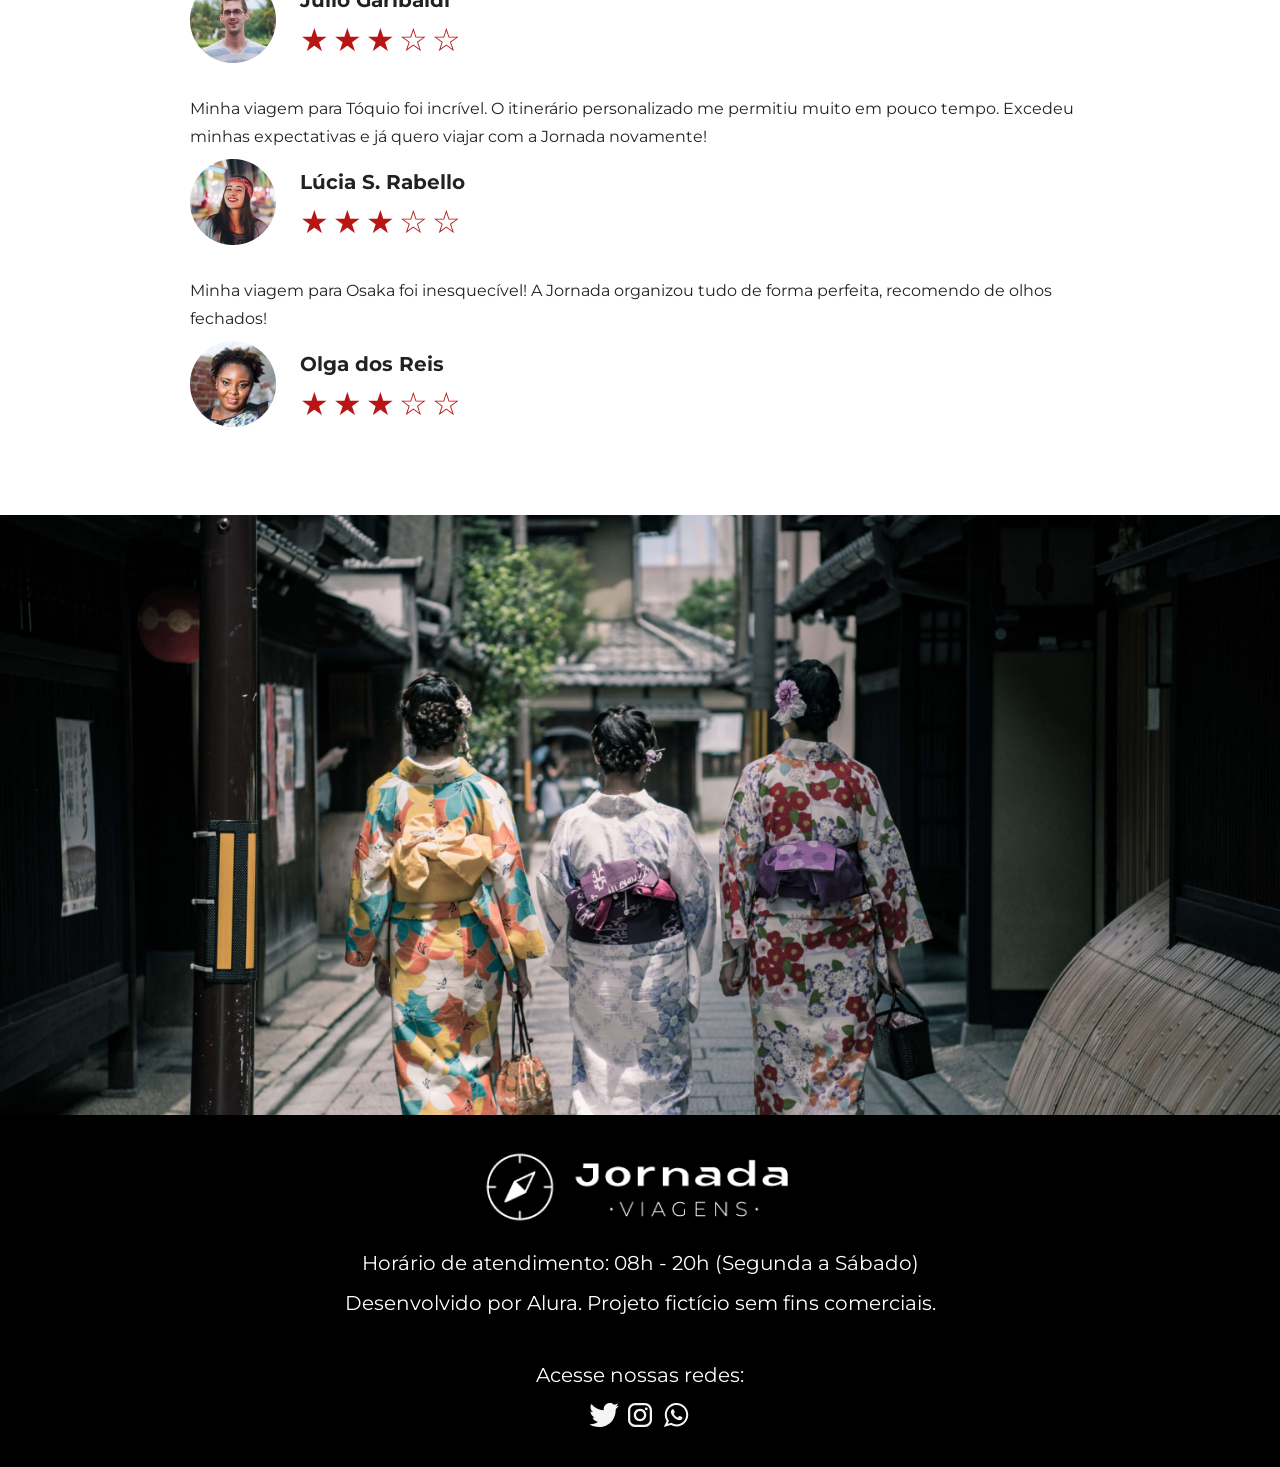
==== commit f57b7450: "Reajusta Pacotes de Viagens" ====
--- a/pacotes-de-viagens.html
+++ b/pacotes-de-viagens.html
@@ -30,11 +30,7 @@
   </head>
   <body>
     <header class="main-header">
-<<<<<<< HEAD
-      <a class="logo" href="#">
-=======
-      <a href="index.html" class="logo" href="#">
->>>>>>> feat/travel-page
+      <a class="logo" href="index.html" title="voltar para a página inicial">
         <img
           class="img-mobile"
           src="img/bussola-jornada-branco.png"
@@ -58,19 +54,11 @@
             </li>
             <li>
               <a
-<<<<<<< HEAD
-                href="pacotes.html"
-                target="_blank"
-                title="Acessar Página inicial"
-                >Página inicial</a
-=======
                 class="active"
                 href="pacotes-de-viagens.html"
                 target="_blank"
                 title="Acessar Pacotes de viagem"
-              >
-                Pacotes de viagem</a
->>>>>>> feat/travel-page
+                >Pacotes de viagem</a
               >
             </li>
             <li>
@@ -82,8 +70,6 @@
         </nav>
       </div>
     </header>
-<<<<<<< HEAD
-=======
     <section class="travel-packages hero">
       <div class="hero-img">
         <div class="hero-content">
@@ -96,6 +82,190 @@
         </div>
       </div>
     </section>
->>>>>>> feat/travel-page
+
+    <section class="travel-packages destinations">
+      <div class="section-title">
+        <h2>Destinos da Excursão</h2>
+        <hr />
+      </div>
+      <div class="destination-items">
+        <article class="item tokyo">
+          <header>
+            <div class="img-item"></div>
+            <h3 class="content-title">Tokyo</h3>
+          </header>
+          <p class="content-text">
+            Tóquio é uma cidade vibrante e cosmopolita, com seus templos
+            históricos, museus de arte moderna e arranha-céus icônicos. Não
+            perca a chance de mergulhar em sua atmosfera fascinante.
+          </p>
+          <footer>
+            <a
+              href="#"
+              class="button"
+              target="_blank"
+              title="Veja mais detalhes do destino Tokyo"
+              >Ver detalhes</a
+            >
+          </footer>
+        </article>
+        <article class="item osaka">
+          <header>
+            <div class="img-item"></div>
+            <h3 class="content-title">Osaka</h3>
+          </header>
+          <p class="content-text">
+            Osaka é uma cidade agitada e moderna no Japãos. A cidade é famosa
+            por sua gastronomia deliciosa e por ser um excelente ponto de
+            partida para explorar outras cidades japonesas próximas.
+          </p>
+          <footer>
+            <a
+              href="#"
+              class="button"
+              target="_blank"
+              title="Veja mais detalhes do destino Osaka"
+              >Ver detalhes</a
+            >
+          </footer>
+        </article>
+      </div>
+    </section>
+    <section class="travel-packages payments">
+      <div class="section-title">
+        <h2>Pagamento</h2>
+        <hr />
+      </div>
+      <div class="content-container">
+        <div class="text-content">
+          <h3 class="content-title">R$4000</h3>
+          <h3 class="content-title">Em até 12x</h3>
+
+          <p class="content-text">
+            Viaje pagando em até 12 parcelas no cartão, à vista no crédito com
+            5% de desconto ou no Pix com 10% de desconto!
+          </p>
+        </div>
+        <div class="image-gallery">
+          <div class="image first"></div>
+          <div class="image second"></div>
+          <div class="image thirdy colspan-2"></div>
+        </div>
+      </div>
+    </section>
+    <section class="testimonials">
+      <div class="section-title">
+        <h2>Depoimentos</h2>
+        <hr />
+      </div>
+      <div class="testimonial-container">
+        <article>
+          <header>
+            <p>
+              Tive uma experiência inesquecível. O pacote Japão me permitiu
+              explorar de templos antigos a cidades modernas. E o valor coube no
+              bolso, recomendo!
+            </p>
+          </header>
+          <footer>
+            <img
+              src="img/travel-packages/avatar-julio.png"
+              alt="imagem de perfil do cliente Júlio Garibaldi"
+            />
+            <div class="profile-content">
+              <h3>Júlio Garibaldi</h3>
+              <div class="rating">
+                <span class="star">★</span>
+                <span class="star">★</span>
+                <span class="star">★</span>
+                <span class="star">☆</span>
+                <span class="star">☆</span>
+              </div>
+            </div>
+          </footer>
+        </article>
+        <article>
+          <header>
+            <p>
+              Minha viagem para Tóquio foi incrível. O itinerário personalizado
+              me permitiu muito em pouco tempo. Excedeu minhas expectativas e já
+              quero viajar com a Jornada novamente!
+            </p>
+          </header>
+          <footer>
+            <img
+              src="img/travel-packages/avatar-lucia.png"
+              alt="imagem de perfil da cliente Lúcia S. Rabello"
+            />
+            <div class="profile-content">
+              <h3>Lúcia S. Rabello</h3>
+              <div class="rating">
+                <span class="star">★</span>
+                <span class="star">★</span>
+                <span class="star">★</span>
+                <span class="star">☆</span>
+                <span class="star">☆</span>
+              </div>
+            </div>
+          </footer>
+        </article>
+        <article>
+          <header>
+            <p>
+              Minha viagem para Osaka foi inesquecível! A Jornada organizou tudo
+              de forma perfeita, recomendo de olhos fechados!
+            </p>
+          </header>
+          <footer>
+            <img
+              src="img/travel-packages/avatar-olga.png"
+              alt="imagem de perfil da cliente Olga dos Reis"
+            />
+            <div class="profile-content">
+              <h3>Olga dos Reis</h3>
+              <div class="rating">
+                <span class="star">★</span>
+                <span class="star">★</span>
+                <span class="star">★</span>
+                <span class="star">☆</span>
+                <span class="star">☆</span>
+              </div>
+            </div>
+          </footer>
+        </article>
+      </div>
+    </section>
+    <section class="travel-packages bottom-hero">
+      <div class="hero-img"></div>
+    </section>
+    <footer class="main-footer">
+      <div class="footer-content">
+        <img src="img/logo-footer.png" alt="logo completo Jornada Viagens" />
+        <p>Horário de atendimento: 08h - 20h (Segunda a Sábado)</p>
+        <p>Desenvolvido por Alura. Projeto fictício sem fins comerciais.</p>
+      </div>
+      <div class="footer-social">
+        <p>Acesse nossas redes:</p>
+
+        <a href="#" target="_blank" title="Acesse o Twitter do Jornada Viagens"
+          ><img src="img/icon-twitter.svg" alt="icone do Twitter na cor branca"
+        /></a>
+
+        <a
+          href="#"
+          target="_blank"
+          title="Acesse o Instagram do Jornada Viagens"
+          ><img
+            src="img/icon-instagram.svg"
+            alt="icone do Instagram na cor branca"
+        /></a>
+
+        <a href="#" target="_blank" title="Entre em contato através do whatsapp"
+          ><img
+            src="img/icon-whatsapp.svg"
+            alt="icone do whatsapp na cor branca"
+        /></a>
+      </div>
+    </footer>
   </body>
 </html>
